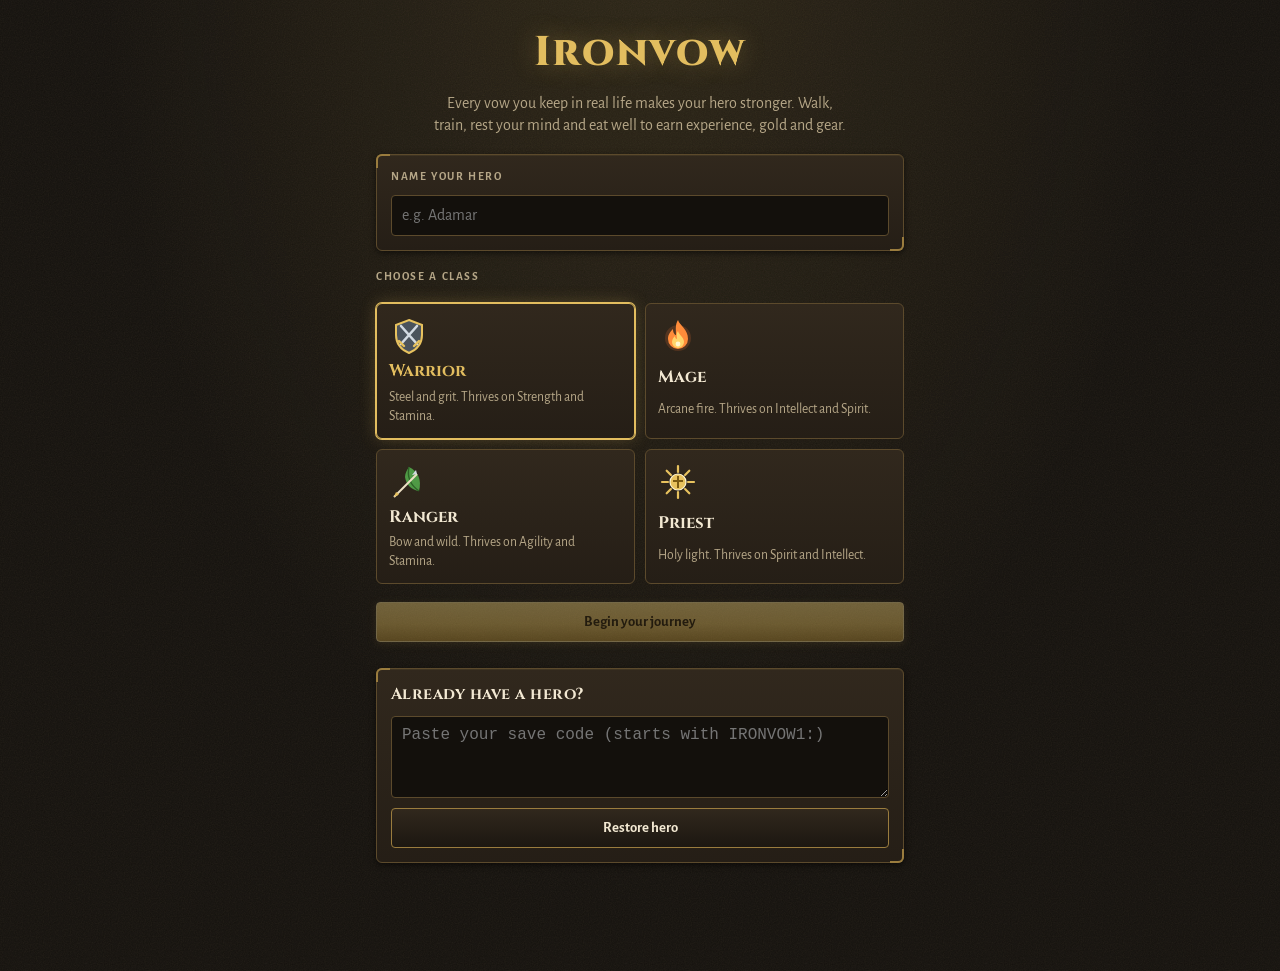
==== index.html @ 559bdeec "Add Ironvow: habit RPG with local saves, backup codes and Home Screen app Co-Authored-By: Claude Opu" ====
<!doctype html>
<html lang="en">
<head>
  <meta charset="utf-8">
  <meta name="viewport" content="width=device-width, initial-scale=1, viewport-fit=cover">
  <title>Ironvow</title>
  <meta name="description" content="A fantasy RPG where your real daily habits are the quests.">
  <meta name="theme-color" content="#13100c">
  <meta name="apple-mobile-web-app-capable" content="yes">
  <meta name="mobile-web-app-capable" content="yes">
  <meta name="apple-mobile-web-app-status-bar-style" content="black-translucent">
  <meta name="apple-mobile-web-app-title" content="Ironvow">
  <link rel="apple-touch-icon" href="icons/apple-touch-icon.png">
  <link rel="icon" type="image/png" sizes="192x192" href="icons/icon-192.png">
  <link rel="manifest" href="manifest.webmanifest">
  <link rel="preconnect" href="https://fonts.googleapis.com">
  <link rel="preconnect" href="https://fonts.gstatic.com" crossorigin>
  <link rel="stylesheet" href="https://fonts.googleapis.com/css2?family=Cinzel:wght@600;700;800&family=Alegreya+Sans:wght@400;500;700;800&display=swap">
  <link rel="stylesheet" href="css/style.css">
</head>
<body>
  <div class="app" id="app"><div class="loading">Loading your hero…</div></div>
  <div class="toasts" id="toasts" aria-live="polite"></div>
  <div class="levelup" id="levelup"></div>

  <!-- Plain scripts, loaded in this order, sharing top-level names. No build step. See CLAUDE.md. -->
  <script src="js/data.js"></script>
  <script src="js/util.js"></script>
  <script src="js/art.js"></script>
  <script src="js/save.js"></script>
  <script src="js/game.js"></script>
  <script src="js/ui.js"></script>
  <script src="js/main.js"></script>
</body>
</html>
---- css/style.css ----
/* Ironvow styles. Single dark theme on purpose: torchlit stone and gold trim.
   Colours and fonts are tokens on :root; use them instead of new literal colours. */
html { padding-top: env(safe-area-inset-top, 0px); -webkit-text-size-adjust: 100%; }
body { margin: 0; }
img { max-width: 100%; }
[hidden] { display: none !important; }
/* Layout: one narrow column like an MMO side panel. Sticky unit frame on top, tabbed panes, fixed tab bar at the bottom. Deliberately single dark theme: torchlit stone and gold trim. */
:root {
  --stone: #13100c;
  --stone-2: #1c1711;
  --panel: #251e16;
  --panel-2: #31281d;
  --line: #5c4a2c;
  --gold: #e2bd5f;
  --gold-dim: #9a7c3e;
  --ink: #f2e8d2;
  --muted: #b5a687;
  --faint: #7d7056;
  --xp: #9b6bff;
  --xp-2: #5b34c4;
  --energy: #5fc9ea;
  --ok: #57d16f;
  --danger: #e2604f;
  --on-gold: #2a1d06;
  --coin-g: #ecc54a;
  --coin-s: #cfd4dc;
  --coin-c: #c27a43;
  --r-poor: #9d9d9d;
  --r-common: #f2eee4;
  --r-uncommon: #3bd35a;
  --r-rare: #3f8fff;
  --r-epic: #b866ff;
  --shadow: rgba(0, 0, 0, 0.55);
  --display: "Cinzel", "Trajan Pro", Georgia, serif;
  --body: "Alegreya Sans", "Gill Sans", system-ui, sans-serif;
  color-scheme: dark;
}
* { box-sizing: border-box; }
html, body { background: var(--stone); color: var(--ink); }
body {
  font-family: var(--body); font-size: 16px; line-height: 1.4;
  background:
    radial-gradient(ellipse at 50% -10%, rgba(226, 189, 95, 0.10), transparent 60%),
    var(--stone);
  min-height: 100%;
  -webkit-tap-highlight-color: transparent;
}
button, input { font: inherit; color: inherit; }
button { cursor: pointer; }
button:focus-visible, input:focus-visible { outline: 2px solid var(--gold); outline-offset: 2px; }
.app { max-width: 560px; margin: 0 auto; padding-inline: 16px; padding-block: 0 calc(84px + env(safe-area-inset-bottom, 0px)); }

h2 { font-family: var(--display); font-weight: 700; font-size: 1.15rem; letter-spacing: 0.04em; color: var(--gold); margin: 0; text-wrap: balance; }
h3 { font-family: var(--display); font-weight: 700; font-size: 1rem; letter-spacing: 0.03em; margin: 0; text-wrap: balance; }
.label { font-size: 0.72rem; letter-spacing: 0.14em; text-transform: uppercase; color: var(--muted); font-weight: 700; }
.muted { color: var(--muted); }
.num { font-variant-numeric: tabular-nums; }

/* Unit frame */
.frame {
  position: sticky; top: env(safe-area-inset-top, 0px); z-index: 5;
  margin-inline: -16px; padding: 12px 16px 10px;
  background: linear-gradient(var(--stone-2), var(--stone));
  border-bottom: 1px solid var(--line);
  display: grid; grid-template-columns: auto 1fr auto; gap: 12px; align-items: center;
}
.sigil {
  width: 52px; height: 52px; border-radius: 50%;
  display: grid; place-items: center;
  font-family: var(--display); font-weight: 800; font-size: 1.5rem; color: var(--gold);
  background: radial-gradient(circle at 35% 30%, var(--panel-2), var(--stone));
  border: 2px solid var(--gold-dim);
  box-shadow: 0 0 0 2px var(--stone), 0 0 0 3px var(--gold-dim);
  position: relative;
}
.sigil .lvl {
  position: absolute; bottom: -6px; right: -6px;
  min-width: 24px; height: 24px; padding: 0 5px; border-radius: 12px;
  background: var(--stone); border: 1px solid var(--gold-dim);
  font: 800 0.8rem/22px var(--body); color: var(--ink); text-align: center;
}
.who { min-width: 0; display: grid; gap: 5px; }
.who .name { font-family: var(--display); font-weight: 700; font-size: 1.05rem; line-height: 1.1; white-space: nowrap; overflow: hidden; text-overflow: ellipsis; }
.who .name small { font-family: var(--body); font-weight: 500; font-size: 0.82rem; color: var(--muted); letter-spacing: 0; }
.xpbar { position: relative; height: 14px; border-radius: 3px; background: var(--stone); border: 1px solid var(--line); overflow: hidden; }
.xpbar i { position: absolute; inset: 0 auto 0 0; background: linear-gradient(var(--xp), var(--xp-2)); transition: width 0.5s ease; }
.xpbar span { position: absolute; inset: 0; font-size: 0.7rem; font-weight: 700; line-height: 12px; text-align: center; color: var(--ink); text-shadow: 0 1px 2px var(--shadow); font-variant-numeric: tabular-nums; }
.purse { display: grid; gap: 4px; justify-items: end; font-weight: 700; font-size: 0.9rem; }
.energy { display: inline-flex; align-items: center; gap: 3px; color: var(--energy); font-variant-numeric: tabular-nums; }
.energy svg { width: 13px; height: 13px; fill: currentColor; }

.money { display: inline-flex; gap: 6px; align-items: center; font-variant-numeric: tabular-nums; white-space: nowrap; }
.money b { font-weight: 700; display: inline-flex; align-items: center; gap: 2px; }
.coin { width: 9px; height: 9px; border-radius: 50%; display: inline-block; box-shadow: inset -1px -1px 0 rgba(0, 0, 0, 0.35); }
.coin.g { background: var(--coin-g); } .coin.s { background: var(--coin-s); } .coin.c { background: var(--coin-c); }

/* Panels */
.pane { display: grid; gap: 14px; padding-top: 16px; }
.sect-head { display: flex; justify-content: space-between; align-items: baseline; gap: 12px; flex-wrap: wrap; }
.panel {
  background: linear-gradient(180deg, var(--panel-2), var(--panel));
  border: 1px solid var(--line);
  border-radius: 6px;
  box-shadow: inset 0 1px 0 rgba(226, 189, 95, 0.08), 0 2px 6px var(--shadow);
  padding: 14px;
}

/* Quests */
.quest { display: grid; gap: 10px; }
.quest.done { border-color: var(--gold-dim); }
.q-top { display: grid; grid-template-columns: 28px 1fr; gap: 10px; align-items: start; }
.mark { font-family: var(--display); font-weight: 800; font-size: 1.5rem; line-height: 1; color: var(--gold); text-align: center; text-shadow: 0 0 10px rgba(226, 189, 95, 0.5); }
.quest.done .mark { color: var(--ok); text-shadow: none; }
.q-body { min-width: 0; display: grid; gap: 3px; }
.q-body p { margin: 0; color: var(--muted); font-size: 0.95rem; }
.q-reward { display: flex; gap: 10px; flex-wrap: wrap; font-size: 0.85rem; color: var(--muted); align-items: center; }
.q-reward .xp { color: var(--xp); font-weight: 700; }
.streak { color: var(--gold); font-weight: 700; }
.prog { display: grid; gap: 4px; }
.prog-bar { height: 8px; border-radius: 4px; background: var(--stone); overflow: hidden; border: 1px solid var(--line); }
.prog-bar i { display: block; height: 100%; background: var(--gold); transition: width 0.35s ease; }
.quest.done .prog-bar i { background: var(--ok); }
.prog-text { display: flex; justify-content: space-between; font-size: 0.85rem; font-variant-numeric: tabular-nums; }
.chips { display: flex; gap: 8px; flex-wrap: wrap; }
.btn {
  border: 1px solid var(--gold-dim); border-radius: 4px;
  background: linear-gradient(var(--panel-2), var(--stone-2));
  padding: 8px 14px; font-weight: 700; font-size: 0.92rem; color: var(--ink);
  min-height: 40px;
}
.btn:active { transform: translateY(1px); }
.btn.primary { background: linear-gradient(#f0cf78, var(--gold) 55%, #b48d36); color: var(--on-gold); border-color: #f5dc94; box-shadow: 0 2px 8px rgba(226, 189, 95, 0.25); }
.btn.ghost { border-color: var(--line); color: var(--muted); background: transparent; }
.btn.danger { border-color: var(--danger); color: var(--danger); background: transparent; }
.btn[disabled] { opacity: 0.4; cursor: not-allowed; }
.set-row { display: flex; gap: 8px; }
.set-row input, .field input {
  flex: 1; min-width: 0; min-height: 40px; padding: 8px 10px;
  background: var(--stone); border: 1px solid var(--line); border-radius: 4px;
  font-size: 1rem; font-variant-numeric: tabular-nums;
}
.chest { display: grid; grid-template-columns: 1fr auto; gap: 12px; align-items: center; }
.chest.ready { border-color: var(--gold); box-shadow: 0 0 18px rgba(226, 189, 95, 0.25); }
.dayline { display: flex; justify-content: space-between; align-items: baseline; gap: 12px; }

/* Hero */
.stats { display: grid; grid-template-columns: repeat(auto-fit, minmax(140px, 1fr)); gap: 8px 16px; }
.stat { display: flex; justify-content: space-between; gap: 8px; border-bottom: 1px solid var(--line); padding-block: 6px; font-variant-numeric: tabular-nums; }
.stat span:first-child { color: var(--muted); }
.stat small { color: var(--ok); font-weight: 700; }
.power { display: flex; justify-content: space-between; align-items: baseline; margin-top: 10px; }
.power b { font-family: var(--display); font-size: 1.6rem; color: var(--gold); font-variant-numeric: tabular-nums; }
.slots, .bag, .shop, .zones { display: grid; gap: 8px; }
.item {
  display: grid; grid-template-columns: 40px 1fr auto; gap: 10px; align-items: center;
  padding: 8px; border-radius: 4px; background: var(--stone-2); border: 1px solid var(--line);
}
.icon {
  width: 40px; height: 40px; border-radius: 4px; display: grid; place-items: center;
  background: var(--stone); border: 2px solid var(--faint);
  font-family: var(--display); font-weight: 800; font-size: 0.85rem; color: var(--muted);
}
.item .meta { min-width: 0; display: grid; gap: 1px; }
.item .iname { font-weight: 700; line-height: 1.2; }
.item .istats { font-size: 0.82rem; color: var(--ok); }
.item .ireq { font-size: 0.8rem; color: var(--muted); }
.item .ireq.bad { color: var(--danger); }
.item .acts { display: flex; gap: 6px; }
.item .acts .btn { min-height: 36px; padding: 6px 10px; font-size: 0.85rem; }
.r-poor { color: var(--r-poor); } .r-common { color: var(--r-common); } .r-uncommon { color: var(--r-uncommon); } .r-rare { color: var(--r-rare); } .r-epic { color: var(--r-epic); }
.icon.r-poor { border-color: var(--r-poor); } .icon.r-common { border-color: var(--r-common); } .icon.r-uncommon { border-color: var(--r-uncommon); } .icon.r-rare { border-color: var(--r-rare); } .icon.r-epic { border-color: var(--r-epic); box-shadow: 0 0 10px rgba(184, 102, 255, 0.4); }
.days { display: grid; grid-template-columns: repeat(14, 1fr); gap: 4px; }
.days i { aspect-ratio: 1; max-width: 100%; border-radius: 3px; background: var(--stone); border: 1px solid var(--line); }
.days i.l1 { background: rgba(226, 189, 95, 0.25); } .days i.l2 { background: rgba(226, 189, 95, 0.5); } .days i.l3 { background: var(--gold); }
.days i.today { outline: 1px solid var(--ink); outline-offset: 1px; }
.totals { display: grid; grid-template-columns: repeat(2, minmax(0, 1fr)); gap: 10px; }
.totals div { display: grid; gap: 2px; }
.totals b { font-size: 1.2rem; font-variant-numeric: tabular-nums; }
.field { display: grid; grid-template-columns: 1fr 120px; gap: 10px; align-items: center; }
.field span { color: var(--muted); }

/* Adventure */
.zone { display: grid; gap: 8px; }
.zone .z-top { display: flex; justify-content: space-between; gap: 10px; align-items: baseline; }
.zone p { margin: 0; color: var(--muted); font-size: 0.92rem; }
.odds { font-weight: 700; font-variant-numeric: tabular-nums; }
.odds.hi { color: var(--ok); } .odds.mid { color: var(--gold); } .odds.lo { color: var(--danger); }
.zone.locked { opacity: 0.5; }
.log { display: grid; gap: 6px; font-size: 0.95rem; }
.log p { margin: 0; animation: rise 0.35s ease both; }
.log .win { color: var(--ok); font-weight: 700; }
.log .lose { color: var(--danger); font-weight: 700; }
@keyframes rise { from { opacity: 0; transform: translateY(4px); } }

/* Tabs */
.tabs {
  position: fixed; left: 0; right: 0; bottom: 0; z-index: 6;
  padding: 6px 8px calc(6px + env(safe-area-inset-bottom, 0px));
  background: linear-gradient(var(--stone-2), var(--stone));
  border-top: 1px solid var(--line);
  display: flex; justify-content: center;
}
.tabs nav { display: grid; grid-template-columns: repeat(4, 1fr); gap: 4px; width: 100%; max-width: 560px; }
.tabs button {
  background: transparent; border: 1px solid transparent; border-radius: 4px;
  padding: 8px 2px; font-family: var(--display); font-weight: 700; font-size: 0.78rem; letter-spacing: 0.04em; color: var(--faint);
  display: grid; justify-items: center; gap: 2px;
}
.tabs button svg { width: 22px; height: 22px; fill: none; stroke: currentColor; stroke-width: 1.8; stroke-linecap: round; stroke-linejoin: round; }
.tabs button[aria-current="page"] { color: var(--gold); border-color: var(--line); background: var(--panel); }
.tabs .dot { position: relative; }
.tabs .dot::after { content: ""; position: absolute; top: -1px; right: -4px; width: 7px; height: 7px; border-radius: 50%; background: var(--gold); }

/* Creation */
.create { padding-block: 32px 24px; display: grid; gap: 18px; }
.create h1 { font-family: var(--display); font-weight: 800; font-size: 2.6rem; line-height: 1; margin: 0; color: var(--gold); text-align: center; text-shadow: 0 0 24px rgba(226, 189, 95, 0.35); letter-spacing: 0.04em; }
.create .tag { text-align: center; color: var(--muted); margin: 0; text-wrap: balance; }
.classes { display: grid; grid-template-columns: repeat(2, minmax(0, 1fr)); gap: 10px; }
.cls {
  text-align: left; padding: 12px; border-radius: 6px; border: 1px solid var(--line);
  background: linear-gradient(var(--panel-2), var(--panel)); display: grid; gap: 4px;
}
.cls b { font-family: var(--display); font-size: 1.05rem; color: var(--ink); }
.cls span { font-size: 0.85rem; color: var(--muted); }
.cls[aria-pressed="true"] { border-color: var(--gold); box-shadow: 0 0 0 1px var(--gold), 0 0 16px rgba(226, 189, 95, 0.25); }
.cls[aria-pressed="true"] b { color: var(--gold); }
.loading { padding-block: 30vh; text-align: center; color: var(--muted); font-family: var(--display); }

/* Toasts */
.toasts { position: fixed; left: 0; right: 0; top: calc(env(safe-area-inset-top, 0px) + 84px); z-index: 9; display: grid; justify-items: center; gap: 6px; pointer-events: none; padding-inline: 16px; }
.toast { background: var(--stone); border: 1px solid var(--gold-dim); border-radius: 4px; padding: 6px 12px; font-weight: 700; font-size: 0.92rem; box-shadow: 0 4px 14px var(--shadow); animation: toast 2.6s ease forwards; max-width: 100%; }
@keyframes toast { 0% { opacity: 0; transform: translateY(-6px); } 10%, 80% { opacity: 1; transform: none; } 100% { opacity: 0; } }
.levelup { position: fixed; inset: 0; z-index: 10; display: grid; place-items: center; pointer-events: none; padding: 16px; }
.levelup div { text-align: center; animation: lvl 2.8s ease forwards; }
.levelup b { display: block; font-family: var(--display); font-weight: 800; font-size: 3rem; color: var(--gold); text-shadow: 0 0 30px rgba(226, 189, 95, 0.7), 0 2px 0 var(--shadow); }
.levelup span { font-family: var(--display); font-size: 1.1rem; color: var(--ink); text-shadow: 0 2px 6px var(--shadow); }
@keyframes lvl { 0% { opacity: 0; transform: scale(0.85); } 15%, 75% { opacity: 1; transform: none; } 100% { opacity: 0; } }
.confirm { display: grid; gap: 10px; }
/* ---- Art pass ---- */
body {
  background:
    radial-gradient(ellipse at 50% -10%, rgba(226, 189, 95, 0.12), transparent 60%),
    url("data:image/svg+xml,%3Csvg xmlns='http://www.w3.org/2000/svg' width='180' height='180'%3E%3Cfilter id='n'%3E%3CfeTurbulence type='fractalNoise' baseFrequency='.85' numOctaves='3' stitchTiles='stitch'/%3E%3CfeColorMatrix values='0 0 0 0 0.85 0 0 0 0 0.72 0 0 0 0 0.5 0 0 0 .07 0'/%3E%3C/filter%3E%3Crect width='100%25' height='100%25' filter='url(%23n)'/%3E%3C/svg%3E"),
    var(--stone);
}
.panel { position: relative; }
.panel::before, .panel::after {
  content: ""; position: absolute; width: 12px; height: 12px; pointer-events: none;
  border: 2px solid var(--gold-dim);
}
.panel::before { top: -1px; left: -1px; border-right: 0; border-bottom: 0; border-top-left-radius: 6px; }
.panel::after { bottom: -1px; right: -1px; border-left: 0; border-top: 0; border-bottom-right-radius: 6px; }
.item { grid-template-columns: 48px 1fr auto; }
.icon {
  width: 48px; height: 48px; padding: 3px; border-radius: 6px;
  background: radial-gradient(circle at 50% 38%, #3b3024, #0f0b08 75%);
  border: 2px solid var(--faint);
  box-shadow: inset 0 0 0 1px rgba(0, 0, 0, 0.7), inset 0 0 12px rgba(0, 0, 0, 0.8);
}
.icon svg { width: 100%; height: 100%; display: block; filter: drop-shadow(0 1px 1px rgba(0, 0, 0, 0.7)); }
.icon.r-uncommon { box-shadow: inset 0 0 0 1px rgba(0, 0, 0, 0.7), inset 0 0 12px rgba(0, 0, 0, 0.8), 0 0 6px rgba(59, 211, 90, 0.25); }
.icon.r-rare { box-shadow: inset 0 0 0 1px rgba(0, 0, 0, 0.7), inset 0 0 12px rgba(0, 0, 0, 0.8), 0 0 8px rgba(63, 143, 255, 0.35); }
.icon.r-epic { box-shadow: inset 0 0 0 1px rgba(0, 0, 0, 0.7), inset 0 0 12px rgba(0, 0, 0, 0.8), 0 0 12px rgba(184, 102, 255, 0.45); }
.icon.empty { display: grid; place-items: center; color: var(--faint); font-family: var(--display); }
.q-top { grid-template-columns: 52px 1fr; gap: 12px; }
.qicon { position: relative; width: 52px; height: 52px; border-radius: 8px; padding: 5px;
  background: radial-gradient(circle at 50% 38%, #3b3024, #0f0b08 75%); border: 2px solid var(--gold-dim); }
.qicon svg { width: 100%; height: 100%; display: block; }
.qicon .badge { position: absolute; top: -9px; right: -8px; font-family: var(--display); font-weight: 800; font-size: 1.3rem; line-height: 1;
  color: var(--gold); text-shadow: 0 0 8px rgba(226, 189, 95, 0.8), 0 1px 1px #000; }
.quest.done .qicon { border-color: var(--ok); }
.quest.done .qicon svg { opacity: 0.55; }
.quest.done .qicon .badge { color: var(--ok); text-shadow: 0 1px 1px #000; }
.sigil { width: 56px; height: 56px; }
.sigil svg { width: 34px; height: 34px; }
.cls .emb { width: 40px; height: 40px; }
.cls .emb svg { width: 100%; height: 100%; display: block; }
.zone { padding-top: 0; overflow: hidden; }
.zone.locked { opacity: 1; }
.zone-art { margin-inline: -14px; height: 112px; position: relative; border-bottom: 1px solid var(--line); }
.zone-art svg { width: 100%; height: 100%; display: block; }
.zone-art h3 { position: absolute; left: 14px; bottom: 9px; right: 80px; color: var(--ink); font-size: 1.1rem; text-shadow: 0 2px 6px #000, 0 0 2px #000; }
.zone-art .zl { position: absolute; right: 12px; bottom: 10px; font-size: 0.8rem; font-weight: 700; color: var(--ink); text-shadow: 0 1px 4px #000; }
.zone.locked .zone-art svg { filter: grayscale(0.85) brightness(0.55); }
.zone.locked .zone-body { opacity: 0.55; }
.zone-body { display: grid; gap: 8px; }
.log .loot { display: flex; align-items: center; gap: 8px; }
.log .loot .icon { width: 36px; height: 36px; padding: 2px; }
@media (prefers-reduced-motion: reduce) { *, *::before, *::after { animation-duration: 0.01ms !important; transition: none !important; } }
.codebox {
  width: 100%; resize: vertical; padding: 8px 10px;
  background: var(--stone); color: var(--muted);
  border: 1px solid var(--line); border-radius: 4px;
  font: 16px/1.35 ui-monospace, Menlo, monospace; word-break: break-all;
}
textarea:focus-visible { outline: 2px solid var(--gold); outline-offset: 2px; }
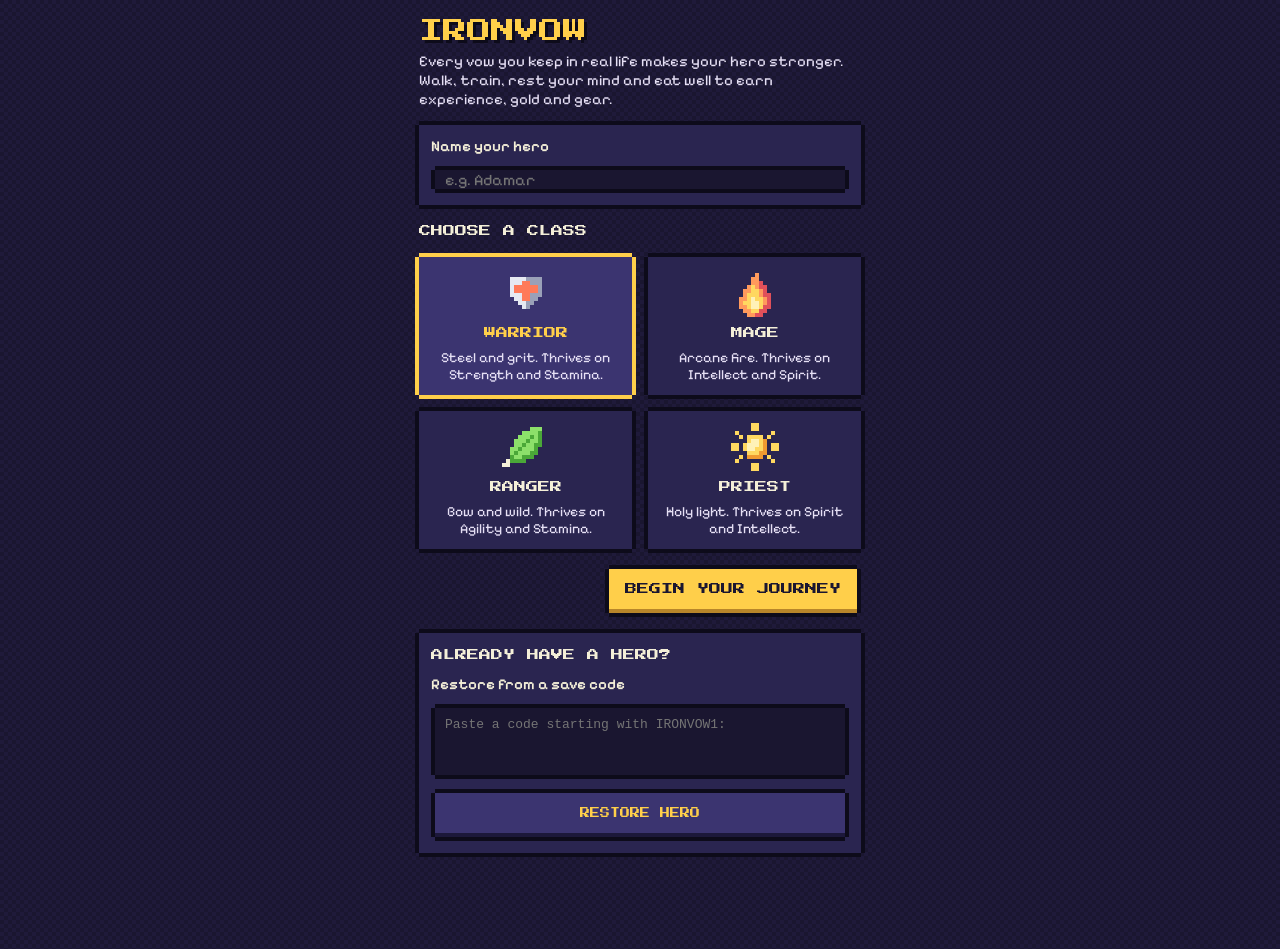
==== commit a02b0d09: "Rework Ironvow: pixel-dusk look, rules split from screens, safer saves - Restyle every screen to the" ====
--- a/index.html
+++ b/index.html
@@ -5,7 +5,7 @@
   <meta name="viewport" content="width=device-width, initial-scale=1, viewport-fit=cover">
   <title>Ironvow</title>
   <meta name="description" content="A fantasy RPG where your real daily habits are the quests.">
-  <meta name="theme-color" content="#13100c">
+  <meta name="theme-color" content="#0D0B1A">
   <meta name="apple-mobile-web-app-capable" content="yes">
   <meta name="mobile-web-app-capable" content="yes">
   <meta name="apple-mobile-web-app-status-bar-style" content="black-translucent">
@@ -15,21 +15,18 @@
   <link rel="manifest" href="manifest.webmanifest">
   <link rel="preconnect" href="https://fonts.googleapis.com">
   <link rel="preconnect" href="https://fonts.gstatic.com" crossorigin>
-  <link rel="stylesheet" href="https://fonts.googleapis.com/css2?family=Cinzel:wght@600;700;800&family=Alegreya+Sans:wght@400;500;700;800&display=swap">
+  <link rel="stylesheet" href="https://fonts.googleapis.com/css2?family=Pixelify+Sans:wght@400;600&family=Press+Start+2P&display=swap">
   <link rel="stylesheet" href="css/style.css">
 </head>
 <body>
-  <div class="app" id="app"><div class="loading">Loading your hero…</div></div>
+  <div class="app" id="app"><p class="loading">Loading your hero…</p></div>
   <div class="toasts" id="toasts" aria-live="polite"></div>
-  <div class="levelup" id="levelup"></div>
+  <div class="levelup" id="levelup" aria-live="polite"></div>
 
-  <!-- Plain scripts, loaded in this order, sharing top-level names. No build step. See CLAUDE.md. -->
-  <script src="js/data.js"></script>
-  <script src="js/util.js"></script>
-  <script src="js/art.js"></script>
-  <script src="js/save.js"></script>
-  <script src="js/game.js"></script>
-  <script src="js/ui.js"></script>
-  <script src="js/main.js"></script>
+  <!-- No build step. boot-guard shows a message if the game fails to start; pixel-items is the sprite
+       generator (window.PixelItems); main.js is an ES module that imports everything else. See CLAUDE.md. -->
+  <script src="js/boot-guard.js"></script>
+  <script src="js/lib/pixel-items.js"></script>
+  <script type="module" src="js/main.js"></script>
 </body>
 </html>
--- a/css/style.css
+++ b/css/style.css
@@ -1,296 +1,224 @@
-/* Ironvow styles. Single dark theme on purpose: torchlit stone and gold trim.
-   Colours and fonts are tokens on :root; use them instead of new literal colours. */
-html { padding-top: env(safe-area-inset-top, 0px); -webkit-text-size-adjust: 100%; }
-body { margin: 0; }
-img { max-width: 100%; }
-[hidden] { display: none !important; }
-/* Layout: one narrow column like an MMO side panel. Sticky unit frame on top, tabbed panes, fixed tab bar at the bottom. Deliberately single dark theme: torchlit stone and gold trim. */
+/* Ironvow styles: chunky pixel art with a dusk palette. One dark theme on purpose.
+   The approved look is docs/adventure-reference.html; the rules below come from the design handoff:
+   - hard edges only: no rounded corners, no blur, no gradients (the background dither is the one exception)
+   - borders are stepped box-shadows, never CSS borders with radius
+   - every colour is a token on :root; do not add literal colours further down
+   - touch targets at least 44px, body text contrast at least 4.5:1, no emoji (icons are pixel sprites)
+   Rarity colours (.rar-0 … .rar-4) are generated at startup from the sprite generator: see js/ui/parts.js. */
+
 :root {
-  --stone: #13100c;
-  --stone-2: #1c1711;
-  --panel: #251e16;
-  --panel-2: #31281d;
-  --line: #5c4a2c;
-  --gold: #e2bd5f;
-  --gold-dim: #9a7c3e;
-  --ink: #f2e8d2;
-  --muted: #b5a687;
-  --faint: #7d7056;
-  --xp: #9b6bff;
-  --xp-2: #5b34c4;
-  --energy: #5fc9ea;
-  --ok: #57d16f;
-  --danger: #e2604f;
-  --on-gold: #2a1d06;
-  --coin-g: #ecc54a;
-  --coin-s: #cfd4dc;
-  --coin-c: #c27a43;
-  --r-poor: #9d9d9d;
-  --r-common: #f2eee4;
-  --r-uncommon: #3bd35a;
-  --r-rare: #3f8fff;
-  --r-epic: #b866ff;
-  --shadow: rgba(0, 0, 0, 0.55);
-  --display: "Cinzel", "Trajan Pro", Georgia, serif;
-  --body: "Alegreya Sans", "Gill Sans", system-ui, sans-serif;
+  --bg: #1A1630;            /* screen background */
+  --bg-dither: #1F1A3A;     /* its 4px checker */
+  --panel: #2A2550;
+  --raised: #3B3470;        /* chips, inactive tiles, quiet buttons */
+  --outline: #0D0B1A;       /* pixel borders and the tab bar */
+  --text: #F4EFD8;          /* headings and important text */
+  --body: #E6E0F5;
+  --dim: #D5CFF0;           /* secondary text */
+  --accent: #FFCF4A;        /* titles, the primary button, the active tab */
+  --accent-lip: #B8862A;
+  --on-accent: #1A1630;
+  --xp: #4FE0C2;            /* XP and energy */
+  --xp-text: #7FF0D8;
+  --good: #8CE06A;          /* positive values */
+  --danger: #FF7A59;
+  --danger-lip: #A23E3E;
+  --quiet-lip: #1C183A;     /* lip under quiet and locked buttons */
+  --tab-lip: #17142E;
+  --coin: #EEF1F8;
+  --some: #2F7A6E;          /* a day with a few quests done */
+  --display: 'Press Start 2P', 'Courier New', monospace;   /* headings, numbers that matter, buttons. Always uppercase */
+  --read: 'Pixelify Sans', 'Courier New', monospace;       /* everything else */
+  /* The pixel border: four hard shadows, which leaves notched corners. */
+  --border: 0 -4px 0 var(--outline), 0 4px 0 var(--outline), -4px 0 0 var(--outline), 4px 0 0 var(--outline);
   color-scheme: dark;
 }
+
 * { box-sizing: border-box; }
-html, body { background: var(--stone); color: var(--ink); }
+html { -webkit-text-size-adjust: 100%; }
 body {
-  font-family: var(--body); font-size: 16px; line-height: 1.4;
-  background:
-    radial-gradient(ellipse at 50% -10%, rgba(226, 189, 95, 0.10), transparent 60%),
-    var(--stone);
-  min-height: 100%;
+  margin: 0; min-height: 100vh;
+  color: var(--body); font: 400 15px/19px var(--read);
+  background-color: var(--bg);
+  background-image:
+    linear-gradient(45deg, var(--bg-dither) 25%, transparent 25%, transparent 75%, var(--bg-dither) 75%),
+    linear-gradient(45deg, var(--bg-dither) 25%, transparent 25%, transparent 75%, var(--bg-dither) 75%);
+  background-size: 8px 8px; background-position: 0 0, 4px 4px;
   -webkit-tap-highlight-color: transparent;
 }
-button, input { font: inherit; color: inherit; }
+/* Solid strip behind the phone's own status bar, so scrolled content never shows through it. */
+body::before { content: ''; position: fixed; z-index: 30; top: 0; left: 0; right: 0; height: env(safe-area-inset-top, 0px); background: var(--outline); }
+
+h1, h2, p { margin: 0; }
+b { font-weight: 600; }
+button, input, textarea { font: inherit; color: inherit; border: 0; border-radius: 0; -webkit-appearance: none; appearance: none; }
 button { cursor: pointer; }
-button:focus-visible, input:focus-visible { outline: 2px solid var(--gold); outline-offset: 2px; }
-.app { max-width: 560px; margin: 0 auto; padding-inline: 16px; padding-block: 0 calc(84px + env(safe-area-inset-bottom, 0px)); }
-
-h2 { font-family: var(--display); font-weight: 700; font-size: 1.15rem; letter-spacing: 0.04em; color: var(--gold); margin: 0; text-wrap: balance; }
-h3 { font-family: var(--display); font-weight: 700; font-size: 1rem; letter-spacing: 0.03em; margin: 0; text-wrap: balance; }
-.label { font-size: 0.72rem; letter-spacing: 0.14em; text-transform: uppercase; color: var(--muted); font-weight: 700; }
-.muted { color: var(--muted); }
-.num { font-variant-numeric: tabular-nums; }
-
-/* Unit frame */
-.frame {
-  position: sticky; top: env(safe-area-inset-top, 0px); z-index: 5;
-  margin-inline: -16px; padding: 12px 16px 10px;
-  background: linear-gradient(var(--stone-2), var(--stone));
-  border-bottom: 1px solid var(--line);
-  display: grid; grid-template-columns: auto 1fr auto; gap: 12px; align-items: center;
-}
-.sigil {
-  width: 52px; height: 52px; border-radius: 50%;
-  display: grid; place-items: center;
-  font-family: var(--display); font-weight: 800; font-size: 1.5rem; color: var(--gold);
-  background: radial-gradient(circle at 35% 30%, var(--panel-2), var(--stone));
-  border: 2px solid var(--gold-dim);
-  box-shadow: 0 0 0 2px var(--stone), 0 0 0 3px var(--gold-dim);
-  position: relative;
-}
-.sigil .lvl {
-  position: absolute; bottom: -6px; right: -6px;
-  min-width: 24px; height: 24px; padding: 0 5px; border-radius: 12px;
-  background: var(--stone); border: 1px solid var(--gold-dim);
-  font: 800 0.8rem/22px var(--body); color: var(--ink); text-align: center;
-}
-.who { min-width: 0; display: grid; gap: 5px; }
-.who .name { font-family: var(--display); font-weight: 700; font-size: 1.05rem; line-height: 1.1; white-space: nowrap; overflow: hidden; text-overflow: ellipsis; }
-.who .name small { font-family: var(--body); font-weight: 500; font-size: 0.82rem; color: var(--muted); letter-spacing: 0; }
-.xpbar { position: relative; height: 14px; border-radius: 3px; background: var(--stone); border: 1px solid var(--line); overflow: hidden; }
-.xpbar i { position: absolute; inset: 0 auto 0 0; background: linear-gradient(var(--xp), var(--xp-2)); transition: width 0.5s ease; }
-.xpbar span { position: absolute; inset: 0; font-size: 0.7rem; font-weight: 700; line-height: 12px; text-align: center; color: var(--ink); text-shadow: 0 1px 2px var(--shadow); font-variant-numeric: tabular-nums; }
-.purse { display: grid; gap: 4px; justify-items: end; font-weight: 700; font-size: 0.9rem; }
-.energy { display: inline-flex; align-items: center; gap: 3px; color: var(--energy); font-variant-numeric: tabular-nums; }
-.energy svg { width: 13px; height: 13px; fill: currentColor; }
-
-.money { display: inline-flex; gap: 6px; align-items: center; font-variant-numeric: tabular-nums; white-space: nowrap; }
-.money b { font-weight: 700; display: inline-flex; align-items: center; gap: 2px; }
-.coin { width: 9px; height: 9px; border-radius: 50%; display: inline-block; box-shadow: inset -1px -1px 0 rgba(0, 0, 0, 0.35); }
-.coin.g { background: var(--coin-g); } .coin.s { background: var(--coin-s); } .coin.c { background: var(--coin-c); }
-
-/* Panels */
-.pane { display: grid; gap: 14px; padding-top: 16px; }
-.sect-head { display: flex; justify-content: space-between; align-items: baseline; gap: 12px; flex-wrap: wrap; }
-.panel {
-  background: linear-gradient(180deg, var(--panel-2), var(--panel));
-  border: 1px solid var(--line);
-  border-radius: 6px;
-  box-shadow: inset 0 1px 0 rgba(226, 189, 95, 0.08), 0 2px 6px var(--shadow);
-  padding: 14px;
-}
-
-/* Quests */
-.quest { display: grid; gap: 10px; }
-.quest.done { border-color: var(--gold-dim); }
-.q-top { display: grid; grid-template-columns: 28px 1fr; gap: 10px; align-items: start; }
-.mark { font-family: var(--display); font-weight: 800; font-size: 1.5rem; line-height: 1; color: var(--gold); text-align: center; text-shadow: 0 0 10px rgba(226, 189, 95, 0.5); }
-.quest.done .mark { color: var(--ok); text-shadow: none; }
-.q-body { min-width: 0; display: grid; gap: 3px; }
-.q-body p { margin: 0; color: var(--muted); font-size: 0.95rem; }
-.q-reward { display: flex; gap: 10px; flex-wrap: wrap; font-size: 0.85rem; color: var(--muted); align-items: center; }
-.q-reward .xp { color: var(--xp); font-weight: 700; }
-.streak { color: var(--gold); font-weight: 700; }
-.prog { display: grid; gap: 4px; }
-.prog-bar { height: 8px; border-radius: 4px; background: var(--stone); overflow: hidden; border: 1px solid var(--line); }
-.prog-bar i { display: block; height: 100%; background: var(--gold); transition: width 0.35s ease; }
-.quest.done .prog-bar i { background: var(--ok); }
-.prog-text { display: flex; justify-content: space-between; font-size: 0.85rem; font-variant-numeric: tabular-nums; }
-.chips { display: flex; gap: 8px; flex-wrap: wrap; }
+:focus-visible { outline: 4px solid var(--text); outline-offset: 4px; }
+.px { display: block; flex: none; }
+
+/* ---- Page layout: one column, hero bar on top, fixed tab bar at the bottom. 19px gutters make a
+   390px phone's column exactly 352px, which is 88 scene pixels. */
+.app { max-width: 480px; margin: 0 auto; padding: calc(env(safe-area-inset-top, 0px) + 16px) 19px calc(env(safe-area-inset-bottom, 0px) + 96px); display: flex; flex-direction: column; gap: 16px; }
+.screen { display: flex; flex-direction: column; gap: 16px; }
+.loading { text-align: center; padding-top: 30vh; }
+
+.title { display: flex; flex-direction: column; gap: 6px; }
+h1 { font: 400 18px/22px var(--display); color: var(--accent); text-shadow: 3px 3px 0 var(--outline); text-transform: uppercase; overflow-wrap: anywhere; }
+h1.logo { font-size: 24px; line-height: 30px; }
+h2 { font: 400 12px/20px var(--display); color: var(--text); text-transform: uppercase; }
+.dim, .hint { color: var(--dim); }
+.gold { color: var(--accent); }
+.good { color: var(--good); }
+.bad { color: var(--danger); }
+.label { font-weight: 600; color: var(--text); }
+
+.panel { background: var(--panel); box-shadow: var(--border); }
+.stack { display: flex; flex-direction: column; gap: 10px; padding: 12px; }
+.split { display: flex; align-items: center; justify-content: space-between; gap: 8px; }
+.row { display: flex; flex-wrap: wrap; align-items: center; gap: 4px; }
+.row.end { justify-content: flex-end; }
+
+/* ---- Buttons. The lip (--lip) is the darker strip under the face; pressing a button sinks it onto the lip.
+   The outline and lip are shadows, so every button carries a margin that makes room for them. */
 .btn {
-  border: 1px solid var(--gold-dim); border-radius: 4px;
-  background: linear-gradient(var(--panel-2), var(--stone-2));
-  padding: 8px 14px; font-weight: 700; font-size: 0.92rem; color: var(--ink);
-  min-height: 40px;
-}
-.btn:active { transform: translateY(1px); }
-.btn.primary { background: linear-gradient(#f0cf78, var(--gold) 55%, #b48d36); color: var(--on-gold); border-color: #f5dc94; box-shadow: 0 2px 8px rgba(226, 189, 95, 0.25); }
-.btn.ghost { border-color: var(--line); color: var(--muted); background: transparent; }
-.btn.danger { border-color: var(--danger); color: var(--danger); background: transparent; }
-.btn[disabled] { opacity: 0.4; cursor: not-allowed; }
-.set-row { display: flex; gap: 8px; }
-.set-row input, .field input {
-  flex: 1; min-width: 0; min-height: 40px; padding: 8px 10px;
-  background: var(--stone); border: 1px solid var(--line); border-radius: 4px;
-  font-size: 1rem; font-variant-numeric: tabular-nums;
-}
-.chest { display: grid; grid-template-columns: 1fr auto; gap: 12px; align-items: center; }
-.chest.ready { border-color: var(--gold); box-shadow: 0 0 18px rgba(226, 189, 95, 0.25); }
-.dayline { display: flex; justify-content: space-between; align-items: baseline; gap: 12px; }
-
-/* Hero */
-.stats { display: grid; grid-template-columns: repeat(auto-fit, minmax(140px, 1fr)); gap: 8px 16px; }
-.stat { display: flex; justify-content: space-between; gap: 8px; border-bottom: 1px solid var(--line); padding-block: 6px; font-variant-numeric: tabular-nums; }
-.stat span:first-child { color: var(--muted); }
-.stat small { color: var(--ok); font-weight: 700; }
-.power { display: flex; justify-content: space-between; align-items: baseline; margin-top: 10px; }
-.power b { font-family: var(--display); font-size: 1.6rem; color: var(--gold); font-variant-numeric: tabular-nums; }
-.slots, .bag, .shop, .zones { display: grid; gap: 8px; }
-.item {
-  display: grid; grid-template-columns: 40px 1fr auto; gap: 10px; align-items: center;
-  padding: 8px; border-radius: 4px; background: var(--stone-2); border: 1px solid var(--line);
-}
-.icon {
-  width: 40px; height: 40px; border-radius: 4px; display: grid; place-items: center;
-  background: var(--stone); border: 2px solid var(--faint);
-  font-family: var(--display); font-weight: 800; font-size: 0.85rem; color: var(--muted);
-}
-.item .meta { min-width: 0; display: grid; gap: 1px; }
-.item .iname { font-weight: 700; line-height: 1.2; }
-.item .istats { font-size: 0.82rem; color: var(--ok); }
-.item .ireq { font-size: 0.8rem; color: var(--muted); }
-.item .ireq.bad { color: var(--danger); }
-.item .acts { display: flex; gap: 6px; }
-.item .acts .btn { min-height: 36px; padding: 6px 10px; font-size: 0.85rem; }
-.r-poor { color: var(--r-poor); } .r-common { color: var(--r-common); } .r-uncommon { color: var(--r-uncommon); } .r-rare { color: var(--r-rare); } .r-epic { color: var(--r-epic); }
-.icon.r-poor { border-color: var(--r-poor); } .icon.r-common { border-color: var(--r-common); } .icon.r-uncommon { border-color: var(--r-uncommon); } .icon.r-rare { border-color: var(--r-rare); } .icon.r-epic { border-color: var(--r-epic); box-shadow: 0 0 10px rgba(184, 102, 255, 0.4); }
+  position: relative; min-height: 40px; padding: 0 14px; margin: 4px 4px 8px;
+  font: 400 10px/1 var(--display); text-transform: uppercase; white-space: nowrap;
+  box-shadow: 0 4px 0 var(--lip), -4px 0 0 var(--outline), 4px 0 0 var(--outline), -4px 4px 0 var(--outline), 4px 4px 0 var(--outline), 0 -4px 0 var(--outline), 0 8px 0 var(--outline);
+}
+.btn::after { content: ''; position: absolute; inset: -4px -4px -8px; }   /* grows the touch area to 52px */
+.btn:active:not(:disabled) { transform: translateY(4px); box-shadow: var(--border); }
+.btn-primary { --lip: var(--accent-lip); background: var(--accent); color: var(--on-accent); font-size: 12px; padding: 0 16px; }
+.btn-plain { --lip: var(--quiet-lip); background: var(--raised); color: var(--accent); }
+.btn-danger { --lip: var(--danger-lip); background: var(--danger); color: var(--on-accent); }
+/* Locked: says what is needed, in reading type, so it never looks pressable. */
+.btn-locked { --lip: var(--quiet-lip); background: var(--raised); color: var(--body); font: 600 15px/1 var(--read); text-transform: none; cursor: default; }
+
+input, textarea {
+  min-width: 0; flex: 1; height: 40px; margin: 4px; padding: 0 10px;
+  background: var(--bg); color: var(--text); box-shadow: var(--border);
+  font: 400 16px/20px var(--read);   /* 16px stops iPhone Safari zooming in on focus */
+}
+input:focus, textarea:focus { outline: 0; box-shadow: 0 -4px 0 var(--accent), 0 4px 0 var(--accent), -4px 0 0 var(--accent), 4px 0 0 var(--accent); }
+textarea.code { flex: none; height: auto; padding: 8px 10px; font: 13px/17px 'Courier New', monospace; word-break: break-all; resize: none; }
+
+/* ---- Small pieces */
+.chips { display: flex; flex-wrap: wrap; gap: 6px; }
+.chip { display: inline-flex; align-items: center; height: 24px; padding: 0 8px; background: var(--raised); color: var(--body); font-weight: 600; font-size: 14px; white-space: nowrap; }
+.chip.xp { color: var(--xp-text); }
+.chip.good { color: var(--good); }
+.chip.gold { color: var(--accent); }
+.chip.coin { color: var(--coin); gap: 6px; }
+
+.money { display: inline-flex; align-items: center; gap: 7px; font: 400 10px/12px var(--display); color: var(--text); vertical-align: middle; }
+.coin { display: inline-flex; align-items: center; gap: 3px; }
+
+/* Ten-block meter: XP in the hero bar, progress on quests. */
+.blocks { display: inline-flex; gap: 2px; }
+.blocks i { width: 7px; height: 10px; background: var(--raised); }
+.blocks i.on { background: var(--xp); }
+.blocks.good i.on { background: var(--good); }
+
+.badge { position: absolute; right: -8px; bottom: -8px; min-width: 18px; height: 18px; padding: 0 2px; display: flex; align-items: center; justify-content: center; background: var(--accent); color: var(--on-accent); box-shadow: 0 0 0 2px var(--outline); font: 400 10px/18px var(--display); }
+.badge.good { background: var(--good); }
+
+/* ---- Hero bar */
+.hero-bar { display: flex; align-items: center; gap: 16px; }
+.avatar { position: relative; flex: none; width: 48px; height: 48px; background: var(--panel); box-shadow: var(--border); }
+.hero-id { flex: 1; min-width: 0; display: flex; flex-direction: column; gap: 5px; }
+.hero-name { font: 400 14px/16px var(--display); color: var(--accent); text-transform: uppercase; overflow: hidden; text-overflow: ellipsis; white-space: nowrap; }
+.hero-class { font-size: 14px; line-height: 15px; color: var(--dim); }
+.xp { display: flex; align-items: center; gap: 6px; font-size: 13px; line-height: 14px; white-space: nowrap; color: var(--text); }
+.purse { flex: none; display: flex; flex-direction: column; align-items: flex-end; gap: 10px; }
+.energy { display: flex; align-items: center; gap: 5px; color: var(--xp); font: 400 10px/12px var(--display); }
+
+/* ---- Tab bar */
+.tabs { position: fixed; z-index: 20; left: 0; right: 0; bottom: 0; display: flex; justify-content: center; gap: 10px; padding: 8px 14px calc(env(safe-area-inset-bottom, 0px) + 12px); background: var(--outline); border-top: 4px solid var(--raised); }
+.tab { position: relative; flex: 1; max-width: 110px; height: 44px; display: flex; flex-direction: column; align-items: center; justify-content: center; gap: 3px; background: var(--panel); color: var(--body); box-shadow: 0 4px 0 var(--tab-lip); font: 600 13px/14px var(--read); }
+.tab[aria-current] { background: var(--accent); color: var(--on-accent); box-shadow: 0 4px 0 var(--accent-lip); }
+.dot { position: absolute; top: -4px; right: -4px; width: 8px; height: 8px; background: var(--xp); box-shadow: 0 0 0 2px var(--outline); }
+
+/* ---- Quests */
+.quest { display: flex; flex-direction: column; gap: 10px; padding: 12px; }
+.quest-head { display: flex; align-items: flex-start; gap: 16px; }
+.quest-head > div:last-child { flex: 1; min-width: 0; display: flex; flex-direction: column; gap: 4px; }
+.icon-tile { position: relative; flex: none; width: 48px; height: 48px; margin: 4px; background: var(--bg); box-shadow: var(--border); }
+.quest.done h2 { color: var(--good); }
+.progress { display: flex; align-items: center; gap: 8px; font-size: 14px; color: var(--text); white-space: nowrap; }
+.progress .blocks { flex: 1; min-width: 60px; }
+.progress .blocks i { flex: 1; width: auto; height: 12px; }
+.cache { display: flex; flex-direction: column; gap: 6px; padding: 12px; }
+.cache h2 { color: var(--accent); }
+
+/* ---- Items. Rarity owns the frame, backdrop and name colour (--rar-*), never the sprite's own colours. */
+.item { display: flex; align-items: flex-start; gap: 12px; }
+.tile { flex: none; display: block; width: 64px; height: 64px; margin: 3px; background: var(--rar-bg); box-shadow: 0 0 0 3px var(--rar-frame); }
+.tile.empty { background: var(--bg); box-shadow: 0 0 0 3px var(--raised); }
+.item-info { flex: 1; min-width: 0; display: flex; flex-direction: column; gap: 2px; }
+.item-name { font-weight: 600; color: var(--rar); }
+.item-name.dim { color: var(--dim); }
+.item-stats { font-size: 14px; color: var(--good); }
+.item-note { font-size: 13px; line-height: 17px; color: var(--dim); }
+.item-foot { display: flex; flex-wrap: wrap; align-items: center; justify-content: flex-end; gap: 4px; margin-top: 2px; }
+.item-foot .money { margin-right: auto; }
+
+/* ---- Hero */
+.stats { display: flex; flex-direction: column; gap: 6px; }
+.stat { display: flex; align-items: baseline; gap: 10px; }
+.stat span { flex: 1; }
+.stat small { font-size: 13px; color: var(--good); }
+.stat b { min-width: 36px; text-align: right; font: 400 12px/16px var(--display); color: var(--text); }
+.power { display: flex; align-items: center; justify-content: space-between; padding-top: 10px; border-top: 4px solid var(--outline); }
+.power b { font: 400 18px/22px var(--display); color: var(--accent); }
 .days { display: grid; grid-template-columns: repeat(14, 1fr); gap: 4px; }
-.days i { aspect-ratio: 1; max-width: 100%; border-radius: 3px; background: var(--stone); border: 1px solid var(--line); }
-.days i.l1 { background: rgba(226, 189, 95, 0.25); } .days i.l2 { background: rgba(226, 189, 95, 0.5); } .days i.l3 { background: var(--gold); }
-.days i.today { outline: 1px solid var(--ink); outline-offset: 1px; }
-.totals { display: grid; grid-template-columns: repeat(2, minmax(0, 1fr)); gap: 10px; }
-.totals div { display: grid; gap: 2px; }
-.totals b { font-size: 1.2rem; font-variant-numeric: tabular-nums; }
-.field { display: grid; grid-template-columns: 1fr 120px; gap: 10px; align-items: center; }
-.field span { color: var(--muted); }
-
-/* Adventure */
-.zone { display: grid; gap: 8px; }
-.zone .z-top { display: flex; justify-content: space-between; gap: 10px; align-items: baseline; }
-.zone p { margin: 0; color: var(--muted); font-size: 0.92rem; }
-.odds { font-weight: 700; font-variant-numeric: tabular-nums; }
-.odds.hi { color: var(--ok); } .odds.mid { color: var(--gold); } .odds.lo { color: var(--danger); }
-.zone.locked { opacity: 0.5; }
-.log { display: grid; gap: 6px; font-size: 0.95rem; }
-.log p { margin: 0; animation: rise 0.35s ease both; }
-.log .win { color: var(--ok); font-weight: 700; }
-.log .lose { color: var(--danger); font-weight: 700; }
-@keyframes rise { from { opacity: 0; transform: translateY(4px); } }
-
-/* Tabs */
-.tabs {
-  position: fixed; left: 0; right: 0; bottom: 0; z-index: 6;
-  padding: 6px 8px calc(6px + env(safe-area-inset-bottom, 0px));
-  background: linear-gradient(var(--stone-2), var(--stone));
-  border-top: 1px solid var(--line);
-  display: flex; justify-content: center;
-}
-.tabs nav { display: grid; grid-template-columns: repeat(4, 1fr); gap: 4px; width: 100%; max-width: 560px; }
-.tabs button {
-  background: transparent; border: 1px solid transparent; border-radius: 4px;
-  padding: 8px 2px; font-family: var(--display); font-weight: 700; font-size: 0.78rem; letter-spacing: 0.04em; color: var(--faint);
-  display: grid; justify-items: center; gap: 2px;
-}
-.tabs button svg { width: 22px; height: 22px; fill: none; stroke: currentColor; stroke-width: 1.8; stroke-linecap: round; stroke-linejoin: round; }
-.tabs button[aria-current="page"] { color: var(--gold); border-color: var(--line); background: var(--panel); }
-.tabs .dot { position: relative; }
-.tabs .dot::after { content: ""; position: absolute; top: -1px; right: -4px; width: 7px; height: 7px; border-radius: 50%; background: var(--gold); }
-
-/* Creation */
-.create { padding-block: 32px 24px; display: grid; gap: 18px; }
-.create h1 { font-family: var(--display); font-weight: 800; font-size: 2.6rem; line-height: 1; margin: 0; color: var(--gold); text-align: center; text-shadow: 0 0 24px rgba(226, 189, 95, 0.35); letter-spacing: 0.04em; }
-.create .tag { text-align: center; color: var(--muted); margin: 0; text-wrap: balance; }
-.classes { display: grid; grid-template-columns: repeat(2, minmax(0, 1fr)); gap: 10px; }
-.cls {
-  text-align: left; padding: 12px; border-radius: 6px; border: 1px solid var(--line);
-  background: linear-gradient(var(--panel-2), var(--panel)); display: grid; gap: 4px;
-}
-.cls b { font-family: var(--display); font-size: 1.05rem; color: var(--ink); }
-.cls span { font-size: 0.85rem; color: var(--muted); }
-.cls[aria-pressed="true"] { border-color: var(--gold); box-shadow: 0 0 0 1px var(--gold), 0 0 16px rgba(226, 189, 95, 0.25); }
-.cls[aria-pressed="true"] b { color: var(--gold); }
-.loading { padding-block: 30vh; text-align: center; color: var(--muted); font-family: var(--display); }
-
-/* Toasts */
-.toasts { position: fixed; left: 0; right: 0; top: calc(env(safe-area-inset-top, 0px) + 84px); z-index: 9; display: grid; justify-items: center; gap: 6px; pointer-events: none; padding-inline: 16px; }
-.toast { background: var(--stone); border: 1px solid var(--gold-dim); border-radius: 4px; padding: 6px 12px; font-weight: 700; font-size: 0.92rem; box-shadow: 0 4px 14px var(--shadow); animation: toast 2.6s ease forwards; max-width: 100%; }
-@keyframes toast { 0% { opacity: 0; transform: translateY(-6px); } 10%, 80% { opacity: 1; transform: none; } 100% { opacity: 0; } }
-.levelup { position: fixed; inset: 0; z-index: 10; display: grid; place-items: center; pointer-events: none; padding: 16px; }
-.levelup div { text-align: center; animation: lvl 2.8s ease forwards; }
-.levelup b { display: block; font-family: var(--display); font-weight: 800; font-size: 3rem; color: var(--gold); text-shadow: 0 0 30px rgba(226, 189, 95, 0.7), 0 2px 0 var(--shadow); }
-.levelup span { font-family: var(--display); font-size: 1.1rem; color: var(--ink); text-shadow: 0 2px 6px var(--shadow); }
-@keyframes lvl { 0% { opacity: 0; transform: scale(0.85); } 15%, 75% { opacity: 1; transform: none; } 100% { opacity: 0; } }
-.confirm { display: grid; gap: 10px; }
-/* ---- Art pass ---- */
-body {
-  background:
-    radial-gradient(ellipse at 50% -10%, rgba(226, 189, 95, 0.12), transparent 60%),
-    url("data:image/svg+xml,%3Csvg xmlns='http://www.w3.org/2000/svg' width='180' height='180'%3E%3Cfilter id='n'%3E%3CfeTurbulence type='fractalNoise' baseFrequency='.85' numOctaves='3' stitchTiles='stitch'/%3E%3CfeColorMatrix values='0 0 0 0 0.85 0 0 0 0 0.72 0 0 0 0 0.5 0 0 0 .07 0'/%3E%3C/filter%3E%3Crect width='100%25' height='100%25' filter='url(%23n)'/%3E%3C/svg%3E"),
-    var(--stone);
-}
-.panel { position: relative; }
-.panel::before, .panel::after {
-  content: ""; position: absolute; width: 12px; height: 12px; pointer-events: none;
-  border: 2px solid var(--gold-dim);
-}
-.panel::before { top: -1px; left: -1px; border-right: 0; border-bottom: 0; border-top-left-radius: 6px; }
-.panel::after { bottom: -1px; right: -1px; border-left: 0; border-top: 0; border-bottom-right-radius: 6px; }
-.item { grid-template-columns: 48px 1fr auto; }
-.icon {
-  width: 48px; height: 48px; padding: 3px; border-radius: 6px;
-  background: radial-gradient(circle at 50% 38%, #3b3024, #0f0b08 75%);
-  border: 2px solid var(--faint);
-  box-shadow: inset 0 0 0 1px rgba(0, 0, 0, 0.7), inset 0 0 12px rgba(0, 0, 0, 0.8);
-}
-.icon svg { width: 100%; height: 100%; display: block; filter: drop-shadow(0 1px 1px rgba(0, 0, 0, 0.7)); }
-.icon.r-uncommon { box-shadow: inset 0 0 0 1px rgba(0, 0, 0, 0.7), inset 0 0 12px rgba(0, 0, 0, 0.8), 0 0 6px rgba(59, 211, 90, 0.25); }
-.icon.r-rare { box-shadow: inset 0 0 0 1px rgba(0, 0, 0, 0.7), inset 0 0 12px rgba(0, 0, 0, 0.8), 0 0 8px rgba(63, 143, 255, 0.35); }
-.icon.r-epic { box-shadow: inset 0 0 0 1px rgba(0, 0, 0, 0.7), inset 0 0 12px rgba(0, 0, 0, 0.8), 0 0 12px rgba(184, 102, 255, 0.45); }
-.icon.empty { display: grid; place-items: center; color: var(--faint); font-family: var(--display); }
-.q-top { grid-template-columns: 52px 1fr; gap: 12px; }
-.qicon { position: relative; width: 52px; height: 52px; border-radius: 8px; padding: 5px;
-  background: radial-gradient(circle at 50% 38%, #3b3024, #0f0b08 75%); border: 2px solid var(--gold-dim); }
-.qicon svg { width: 100%; height: 100%; display: block; }
-.qicon .badge { position: absolute; top: -9px; right: -8px; font-family: var(--display); font-weight: 800; font-size: 1.3rem; line-height: 1;
-  color: var(--gold); text-shadow: 0 0 8px rgba(226, 189, 95, 0.8), 0 1px 1px #000; }
-.quest.done .qicon { border-color: var(--ok); }
-.quest.done .qicon svg { opacity: 0.55; }
-.quest.done .qicon .badge { color: var(--ok); text-shadow: 0 1px 1px #000; }
-.sigil { width: 56px; height: 56px; }
-.sigil svg { width: 34px; height: 34px; }
-.cls .emb { width: 40px; height: 40px; }
-.cls .emb svg { width: 100%; height: 100%; display: block; }
-.zone { padding-top: 0; overflow: hidden; }
-.zone.locked { opacity: 1; }
-.zone-art { margin-inline: -14px; height: 112px; position: relative; border-bottom: 1px solid var(--line); }
-.zone-art svg { width: 100%; height: 100%; display: block; }
-.zone-art h3 { position: absolute; left: 14px; bottom: 9px; right: 80px; color: var(--ink); font-size: 1.1rem; text-shadow: 0 2px 6px #000, 0 0 2px #000; }
-.zone-art .zl { position: absolute; right: 12px; bottom: 10px; font-size: 0.8rem; font-weight: 700; color: var(--ink); text-shadow: 0 1px 4px #000; }
-.zone.locked .zone-art svg { filter: grayscale(0.85) brightness(0.55); }
-.zone.locked .zone-body { opacity: 0.55; }
-.zone-body { display: grid; gap: 8px; }
-.log .loot { display: flex; align-items: center; gap: 8px; }
-.log .loot .icon { width: 36px; height: 36px; padding: 2px; }
-@media (prefers-reduced-motion: reduce) { *, *::before, *::after { animation-duration: 0.01ms !important; transition: none !important; } }
-.codebox {
-  width: 100%; resize: vertical; padding: 8px 10px;
-  background: var(--stone); color: var(--muted);
-  border: 1px solid var(--line); border-radius: 4px;
-  font: 16px/1.35 ui-monospace, Menlo, monospace; word-break: break-all;
-}
-textarea:focus-visible { outline: 2px solid var(--gold); outline-offset: 2px; }
+.days i { aspect-ratio: 1; background: var(--raised); }
+.days .some { background: var(--some); }
+.days .most { background: var(--xp); }
+.days .all { background: var(--accent); }
+.days .today { box-shadow: 0 0 0 2px var(--text); }
+.totals { display: grid; grid-template-columns: 1fr 1fr; gap: 10px; }
+.totals div { display: flex; flex-direction: column; gap: 3px; }
+.totals span { font-size: 13px; color: var(--dim); }
+.totals b { font: 400 12px/16px var(--display); color: var(--text); }
+.field { display: flex; align-items: center; justify-content: space-between; gap: 12px; }
+.field input { flex: none; width: 116px; text-align: right; }
+
+/* ---- Adventure */
+.zone { display: flex; flex-direction: column; }
+.scene { position: relative; display: flex; justify-content: center; overflow: hidden; }   /* the scene is wider than the card; its centre shows */
+.zone-body { display: flex; flex-direction: column; gap: 5px; padding: 10px 12px 8px; border-top: 4px solid var(--outline); }
+.scene-lock { position: absolute; left: 50%; top: 50%; transform: translate(-50%, -50%); }
+.scene-tag { position: absolute; left: 8px; top: 8px; padding: 0 6px; background: var(--outline); color: var(--text); font: 400 9px/20px var(--display); text-transform: uppercase; }
+.level-tag { flex: none; padding: 0 6px; background: var(--accent); color: var(--on-accent); font: 400 10px/18px var(--display); }
+.locked .level-tag { background: var(--raised); color: var(--text); }
+.zone-foot { margin-top: 2px; justify-content: flex-end; }
+.odds { margin-right: auto; display: flex; flex-direction: column; gap: 2px; }
+.odds span { font-size: 13px; line-height: 14px; color: var(--dim); }
+.odds b { font: 400 18px/22px var(--display); }
+.log { min-height: 60px; color: var(--text); }
+.loot { display: flex; align-items: center; gap: 12px; }
+
+/* ---- Create a hero */
+.classes { display: grid; grid-template-columns: 1fr 1fr; gap: 16px; }
+.class-card { display: flex; flex-direction: column; align-items: center; gap: 6px; padding: 12px 8px; background: var(--panel); color: var(--body); box-shadow: var(--border); font-size: 14px; line-height: 17px; text-align: center; }
+.class-card b { font: 400 12px/20px var(--display); color: var(--text); text-transform: uppercase; }
+.class-card[aria-pressed="true"] { background: var(--raised); box-shadow: 0 -4px 0 var(--accent), 0 4px 0 var(--accent), -4px 0 0 var(--accent), 4px 0 0 var(--accent); }
+.class-card[aria-pressed="true"] b { color: var(--accent); }
+
+/* ---- Messages over the page */
+.toasts { position: fixed; z-index: 40; top: calc(env(safe-area-inset-top, 0px) + 12px); left: 0; right: 0; display: flex; flex-direction: column; align-items: center; gap: 12px; padding: 0 19px; pointer-events: none; }
+.toast { padding: 8px 12px; background: var(--outline); color: var(--text); font-weight: 600; font-size: 14px; text-align: center; box-shadow: 0 -4px 0 var(--raised), 0 4px 0 var(--raised), -4px 0 0 var(--raised), 4px 0 0 var(--raised); animation: drop-in 0.2s steps(4, end); }
+.toast.gold { color: var(--accent); }
+.levelup { position: fixed; z-index: 50; inset: 0; display: grid; place-items: center; pointer-events: none; }
+.levelup-card { display: flex; flex-direction: column; gap: 8px; padding: 20px 24px; background: var(--panel); text-align: center; box-shadow: 0 -4px 0 var(--accent), 0 4px 0 var(--accent), -4px 0 0 var(--accent), 4px 0 0 var(--accent), 0 0 0 8px var(--outline); animation: drop-in 0.3s steps(5, end); }
+.levelup-card b { font: 400 18px/22px var(--display); color: var(--accent); text-shadow: 3px 3px 0 var(--outline); }
+@keyframes drop-in { from { transform: translateY(-16px); opacity: 0; } to { transform: none; opacity: 1; } }
+
+/* Shown by js/boot-guard.js when the game fails to start or crashes. */
+.crash { position: fixed; z-index: 100; left: 16px; right: 16px; bottom: 16px; display: flex; flex-direction: column; gap: 10px; padding: 16px; background: var(--outline); color: var(--text); box-shadow: 0 -4px 0 var(--danger), 0 4px 0 var(--danger), -4px 0 0 var(--danger), 4px 0 0 var(--danger); }
+.crash b { font: 400 12px/20px var(--display); color: var(--danger); text-transform: uppercase; }
+.crash code { font: 13px/17px 'Courier New', monospace; white-space: pre-wrap; overflow-wrap: anywhere; color: var(--dim); }
+.crash .btn { align-self: flex-start; }
+
+@media (prefers-reduced-motion: reduce) {
+  .toast, .levelup-card { animation: none; }
+}
